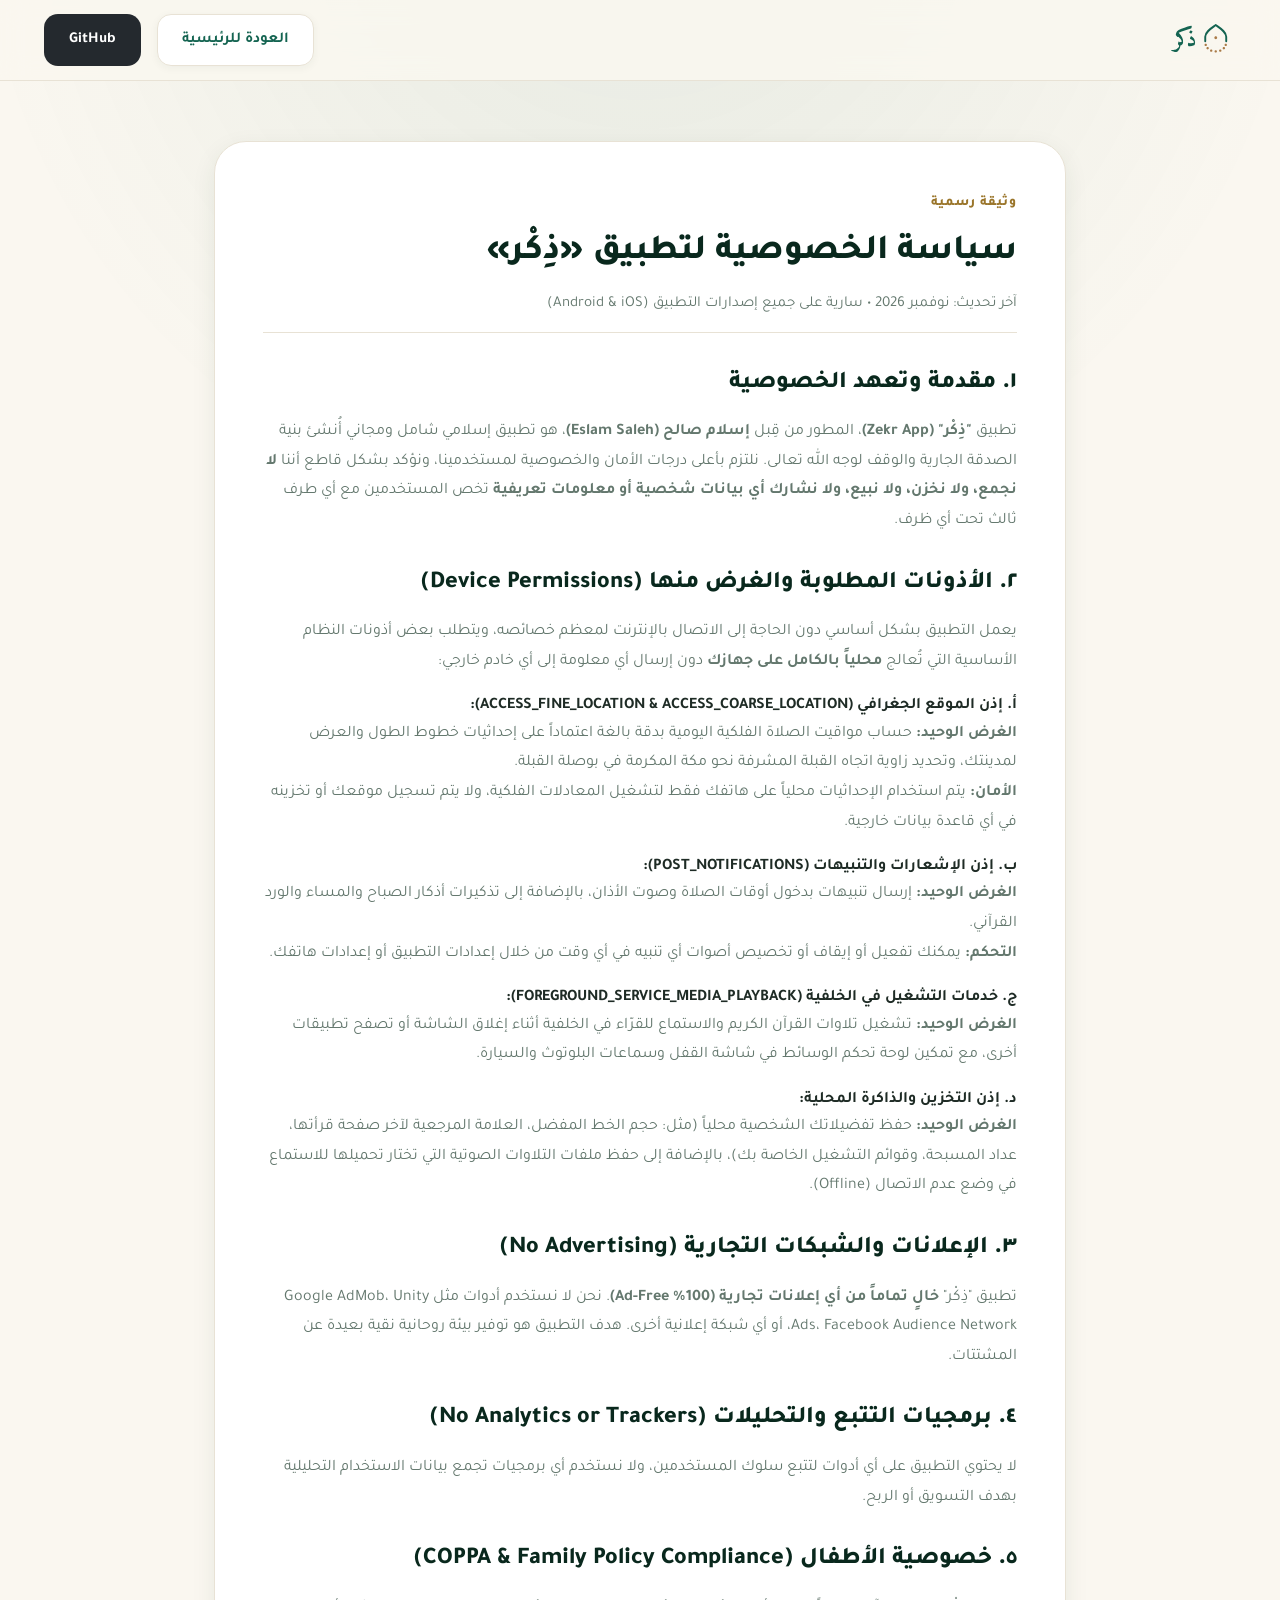
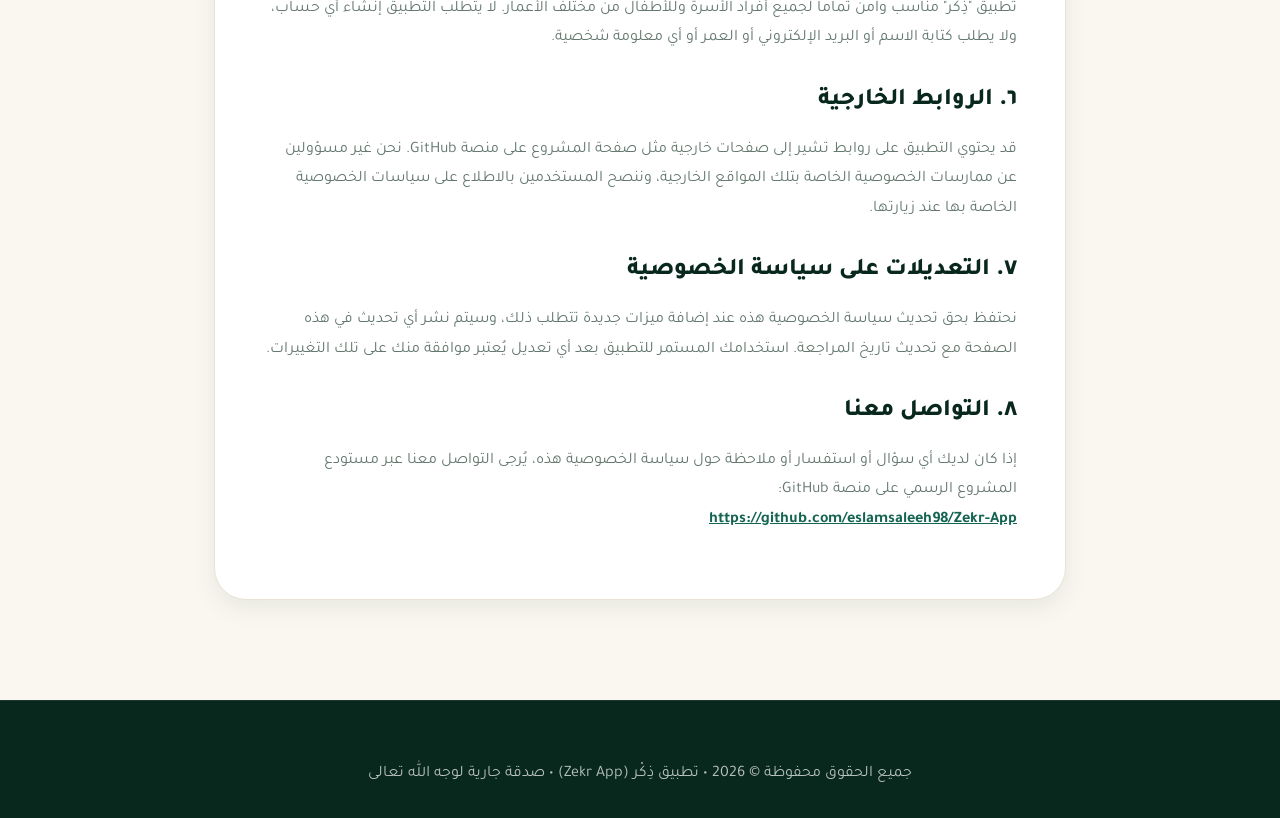
==== privacy.html @ f8aa5fae "feat: add application assets, pages, and core scripts" ====
<!DOCTYPE html>
<html lang="ar" dir="rtl">
<head>
  <meta charset="UTF-8">
  <meta name="viewport" content="width=device-width, initial-scale=1.0">
  <title>سياسة الخصوصية — تطبيق ذِكْر (Zekr App Privacy Policy)</title>
  <meta name="description" content="سياسة الخصوصية الرسمية لتطبيق ذِكْر الإسلامي - خصوصية تامة وبدون تتبع أو جمع لأي بيانات شخصية.">
  <meta name="theme-color" content="#146451">
  <link rel="icon" type="image/png" href="assets/logo.png">

  <link rel="preconnect" href="https://fonts.googleapis.com">
  <link rel="preconnect" href="https://fonts.gstatic.com" crossorigin>
  <link href="https://fonts.googleapis.com/css2?family=Tajawal:wght@400;500;700;800;900&display=swap" rel="stylesheet">
  <link rel="stylesheet" href="css/style.css">
</head>
<body>

  <!-- Navigation -->
  <header class="navbar">
    <div class="container">
      <a href="index.html" class="brand">
        <img src="assets/zekr_logo.svg" alt="شعار تطبيق ذكر" class="brand-logo">
      </a>

      <div class="nav-actions">
        <a href="index.html" class="btn btn-secondary">العودة للرئيسية</a>
        <a href="https://github.com/eslamsaleeh98/Zekr-App" target="_blank" rel="noopener noreferrer" class="btn btn-github">GitHub</a>
      </div>
    </div>
  </header>

  <main style="padding: 60px 0 100px;">
    <div class="container" style="max-width: 900px;">
      <div class="legal-card">
        <span class="section-tag">وثيقة رسمية</span>
        <h1 style="font-size: 2.2rem; color: var(--primary-dark); font-weight: 800; margin-bottom: 8px;">
          سياسة الخصوصية لتطبيق «ذِكْر»
        </h1>
        <p style="color: var(--text-muted); font-size: 0.95rem; margin-bottom: 32px; border-bottom: 1px solid var(--border); padding-bottom: 16px;">
          آخر تحديث: نوفمبر 2026 • سارية على جميع إصدارات التطبيق (Android & iOS)
        </p>

        <div class="legal-content">
          <h3>١. مقدمة وتعهد الخصوصية</h3>
          <p>
            تطبيق <strong>"ذِكْر" (Zekr App)</strong>، المطور من قِبل <strong>إسلام صالح (Eslam Saleh)</strong>، هو تطبيق إسلامي شامل ومجاني أُنشئ بنية الصدقة الجارية والوقف لوجه الله تعالى. نلتزم بأعلى درجات الأمان والخصوصية لمستخدمينا، ونؤكد بشكل قاطع أننا <strong>لا نجمع، ولا نخزن، ولا نبيع، ولا نشارك أي بيانات شخصية أو معلومات تعريفية</strong> تخص المستخدمين مع أي طرف ثالث تحت أي ظرف.
          </p>

          <h3>٢. الأذونات المطلوبة والغرض منها (Device Permissions)</h3>
          <p>
            يعمل التطبيق بشكل أساسي دون الحاجة إلى الاتصال بالإنترنت لمعظم خصائصه، ويتطلب بعض أذونات النظام الأساسية التي تُعالج <strong>محلياً بالكامل على جهازك</strong> دون إرسال أي معلومة إلى أي خادم خارجي:
          </p>

          <h4>أ. إذن الموقع الجغرافي (ACCESS_FINE_LOCATION & ACCESS_COARSE_LOCATION):</h4>
          <p>
            <strong>الغرض الوحيد:</strong> حساب مواقيت الصلاة الفلكية اليومية بدقة بالغة اعتماداً على إحداثيات خطوط الطول والعرض لمدينتك، وتحديد زاوية اتجاه القبلة المشرفة نحو مكة المكرمة في بوصلة القبلة.
            <br>
            <strong>الأمان:</strong> يتم استخدام الإحداثيات محلياً على هاتفك فقط لتشغيل المعادلات الفلكية، ولا يتم تسجيل موقعك أو تخزينه في أي قاعدة بيانات خارجية.
          </p>

          <h4>ب. إذن الإشعارات والتنبيهات (POST_NOTIFICATIONS):</h4>
          <p>
            <strong>الغرض الوحيد:</strong> إرسال تنبيهات بدخول أوقات الصلاة وصوت الأذان، بالإضافة إلى تذكيرات أذكار الصباح والمساء والورد القرآني.
            <br>
            <strong>التحكم:</strong> يمكنك تفعيل أو إيقاف أو تخصيص أصوات أي تنبيه في أي وقت من خلال إعدادات التطبيق أو إعدادات هاتفك.
          </p>

          <h4>ج. خدمات التشغيل في الخلفية (FOREGROUND_SERVICE_MEDIA_PLAYBACK):</h4>
          <p>
            <strong>الغرض الوحيد:</strong> تشغيل تلاوات القرآن الكريم والاستماع للقرّاء في الخلفية أثناء إغلاق الشاشة أو تصفح تطبيقات أخرى، مع تمكين لوحة تحكم الوسائط في شاشة القفل وسماعات البلوتوث والسيارة.
          </p>

          <h4>د. إذن التخزين والذاكرة المحلية:</h4>
          <p>
            <strong>الغرض الوحيد:</strong> حفظ تفضيلاتك الشخصية محلياً (مثل: حجم الخط المفضل، العلامة المرجعية لآخر صفحة قرأتها، عداد المسبحة، وقوائم التشغيل الخاصة بك)، بالإضافة إلى حفظ ملفات التلاوات الصوتية التي تختار تحميلها للاستماع في وضع عدم الاتصال (Offline).
          </p>

          <h3>٣. الإعلانات والشبكات التجارية (No Advertising)</h3>
          <p>
            تطبيق "ذِكْر" <strong>خالٍ تماماً من أي إعلانات تجارية (100% Ad-Free)</strong>. نحن لا نستخدم أدوات مثل Google AdMob، Unity Ads، Facebook Audience Network، أو أي شبكة إعلانية أخرى. هدف التطبيق هو توفير بيئة روحانية نقية بعيدة عن المشتتات.
          </p>

          <h3>٤. برمجيات التتبع والتحليلات (No Analytics or Trackers)</h3>
          <p>
            لا يحتوي التطبيق على أي أدوات لتتبع سلوك المستخدمين، ولا نستخدم أي برمجيات تجمع بيانات الاستخدام التحليلية بهدف التسويق أو الربح.
          </p>

          <h3>٥. خصوصية الأطفال (COPPA & Family Policy Compliance)</h3>
          <p>
            تطبيق "ذِكْر" مناسب وآمن تماماً لجميع أفراد الأسرة وللأطفال من مختلف الأعمار. لا يتطلب التطبيق إنشاء أي حساب، ولا يطلب كتابة الاسم أو البريد الإلكتروني أو العمر أو أي معلومة شخصية.
          </p>

          <h3>٦. الروابط الخارجية</h3>
          <p>
            قد يحتوي التطبيق على روابط تشير إلى صفحات خارجية مثل صفحة المشروع على منصة GitHub. نحن غير مسؤولين عن ممارسات الخصوصية الخاصة بتلك المواقع الخارجية، وننصح المستخدمين بالاطلاع على سياسات الخصوصية الخاصة بها عند زيارتها.
          </p>

          <h3>٧. التعديلات على سياسة الخصوصية</h3>
          <p>
            نحتفظ بحق تحديث سياسة الخصوصية هذه عند إضافة ميزات جديدة تتطلب ذلك، وسيتم نشر أي تحديث في هذه الصفحة مع تحديث تاريخ المراجعة. استخدامك المستمر للتطبيق بعد أي تعديل يُعتبر موافقة منك على تلك التغييرات.
          </p>

          <h3>٨. التواصل معنا</h3>
          <p>
            إذا كان لديك أي سؤال أو استفسار أو ملاحظة حول سياسة الخصوصية هذه، يُرجى التواصل معنا عبر مستودع المشروع الرسمي على منصة GitHub:
            <br>
            <a href="https://github.com/eslamsaleeh98/Zekr-App" target="_blank" rel="noopener noreferrer" style="color: var(--primary); font-weight: 700;">
              https://github.com/eslamsaleeh98/Zekr-App
            </a>
          </p>
        </div>
      </div>
    </div>
  </main>

  <footer class="footer">
    <div class="container" style="text-align: center;">
      <p>جميع الحقوق محفوظة © 2026 • تطبيق ذِكْر (Zekr App) • صدقة جارية لوجه الله تعالى</p>
    </div>
  </footer>

</body>
</html>
---- css/style.css ----
:root {
  --primary: #146451;
  --primary-dark: #09281D;
  --primary-deep: #0D3B2B;
  --primary-light: #1A7A63;
  --primary-surface: #F0F6F2;
  
  --gold: #C59A45;
  --gold-light: #E0BA6D;
  --gold-dark: #9A752A;
  --gold-surface: #FAF4E8;
  
  --bg: #FAF7F0;
  --bg-card: #FFFFFF;
  --bg-alt: #F4EFE6;
  
  --border: #E8E2D5;
  --border-light: #F2ECE0;
  --border-dark: #D4CBBB;
  
  --text: #1E2B25;
  --text-muted: #64786E;
  --text-light: #8E9F96;
  --text-white: #FFFFFF;
  
  --shadow-sm: 0 2px 8px rgba(13, 59, 43, 0.05);
  --shadow-md: 0 8px 24px rgba(13, 59, 43, 0.08);
  --shadow-lg: 0 16px 40px rgba(13, 59, 43, 0.12);
  --shadow-gold: 0 8px 24px rgba(197, 154, 69, 0.22);
  
  --radius-sm: 8px;
  --radius-md: 14px;
  --radius-lg: 22px;
  --radius-xl: 32px;
  --radius-full: 9999px;
  
  --transition: all 0.3s cubic-bezier(0.16, 1, 0.3, 1);
  --font-arabic: 'Tajawal', 'Noto Sans Arabic', system-ui, -apple-system, sans-serif;
  --font-quran: 'Amiri', 'Traditional Arabic', serif;
}

* {
  box-sizing: border-box;
  margin: 0;
  padding: 0;
}

html {
  scroll-behavior: smooth;
  font-family: var(--font-arabic);
  direction: rtl;
  text-align: right;
  background-color: var(--bg);
  color: var(--text);
  line-height: 1.65;
  font-size: 16px;
  -webkit-font-smoothing: antialiased;
}

body {
  overflow-x: hidden;
  background-color: var(--bg);
  position: relative;
}

/* Background Ornament Watermark */
body::before {
  content: '';
  position: fixed;
  top: 0;
  right: 0;
  left: 0;
  height: 600px;
  background: radial-gradient(circle at 50% -20%, rgba(20, 100, 81, 0.09) 0%, rgba(250, 247, 240, 0) 70%);
  pointer-events: none;
  z-index: 0;
}

/* Container */
.container {
  width: 100%;
  max-width: 1240px;
  margin: 0 auto;
  padding: 0 24px;
  position: relative;
  z-index: 1;
}

/* Navigation */
.navbar {
  position: sticky;
  top: 0;
  width: 100%;
  z-index: 100;
  background: rgba(250, 247, 240, 0.88);
  backdrop-filter: blur(14px);
  -webkit-backdrop-filter: blur(14px);
  border-bottom: 1px solid var(--border);
  transition: var(--transition);
}

.navbar .container {
  display: flex;
  align-items: center;
  justify-content: space-between;
  height: 80px;
}

.brand {
  display: flex;
  align-items: center;
  gap: 12px;
  text-decoration: none;
}

.brand-logo {
  height: 44px;
  width: auto;
  display: block;
}

.brand-text {
  display: flex;
  flex-direction: column;
}

.brand-title {
  font-size: 1.35rem;
  font-weight: 800;
  color: var(--primary);
  line-height: 1.2;
}

.brand-subtitle {
  font-size: 0.78rem;
  color: var(--gold-dark);
  font-weight: 600;
}

.nav-links {
  display: flex;
  align-items: center;
  gap: 32px;
  list-style: none;
}

.nav-link {
  text-decoration: none;
  color: var(--text);
  font-weight: 600;
  font-size: 0.95rem;
  transition: var(--transition);
  position: relative;
  padding: 6px 0;
}

.nav-link:hover,
.nav-link.active {
  color: var(--primary);
}

.nav-link::after {
  content: '';
  position: absolute;
  bottom: 0;
  right: 0;
  width: 0;
  height: 2px;
  background: var(--gold);
  transition: var(--transition);
}

.nav-link:hover::after,
.nav-link.active::after {
  width: 100%;
}

.nav-actions {
  display: flex;
  align-items: center;
  gap: 16px;
}

.btn {
  display: inline-flex;
  align-items: center;
  justify-content: center;
  gap: 10px;
  padding: 12px 24px;
  border-radius: var(--radius-md);
  font-size: 0.95rem;
  font-weight: 700;
  text-decoration: none;
  cursor: pointer;
  transition: var(--transition);
  border: 1px solid transparent;
}

.btn-primary {
  background: var(--primary);
  color: #FFFFFF;
  box-shadow: 0 4px 16px rgba(20, 100, 81, 0.25);
}

.btn-primary:hover {
  background: var(--primary-light);
  transform: translateY(-2px);
  box-shadow: 0 6px 20px rgba(20, 100, 81, 0.35);
}

.btn-secondary {
  background: #FFFFFF;
  color: var(--primary);
  border-color: var(--border);
  box-shadow: var(--shadow-sm);
}

.btn-secondary:hover {
  background: var(--primary-surface);
  border-color: var(--primary);
  transform: translateY(-2px);
}

.btn-gold {
  background: linear-gradient(135deg, var(--gold) 0%, var(--gold-dark) 100%);
  color: #FFFFFF;
  box-shadow: var(--shadow-gold);
}

.btn-gold:hover {
  transform: translateY(-2px);
  filter: brightness(1.08);
}

.btn-github {
  background: #24292e;
  color: #FFFFFF;
}

.btn-github:hover {
  background: #1b1f23;
  transform: translateY(-2px);
}

/* Mobile Menu Toggle */
.mobile-toggle {
  display: none;
  background: transparent;
  border: none;
  font-size: 1.5rem;
  color: var(--primary);
  cursor: pointer;
  padding: 6px;
}

/* Hero Section */
.hero {
  padding: 60px 0 100px;
  position: relative;
  overflow: hidden;
}

.hero-grid {
  display: grid;
  grid-template-columns: 1.15fr 0.85fr;
  align-items: center;
  gap: 60px;
}

.hero-badge {
  display: inline-flex;
  align-items: center;
  gap: 8px;
  background: var(--gold-surface);
  border: 1px solid rgba(197, 154, 69, 0.35);
  color: var(--gold-dark);
  font-size: 0.88rem;
  font-weight: 700;
  padding: 6px 16px;
  border-radius: var(--radius-full);
  margin-bottom: 24px;
}

.hero-title {
  font-size: 3.2rem;
  line-height: 1.25;
  font-weight: 900;
  color: var(--primary-dark);
  margin-bottom: 22px;
  letter-spacing: -0.5px;
}

.hero-title .highlight {
  color: var(--primary);
  position: relative;
  display: inline-block;
}

.hero-title .highlight::after {
  content: '';
  position: absolute;
  bottom: 6px;
  right: 0;
  width: 100%;
  height: 10px;
  background: rgba(197, 154, 69, 0.22);
  z-index: -1;
  border-radius: 4px;
}

.hero-desc {
  font-size: 1.15rem;
  color: var(--text-muted);
  line-height: 1.8;
  margin-bottom: 34px;
  max-width: 580px;
}

.hero-actions {
  display: flex;
  flex-wrap: wrap;
  align-items: center;
  gap: 14px;
  margin-bottom: 38px;
}

.hero-badges-row {
  display: flex;
  align-items: center;
  gap: 24px;
  padding-top: 18px;
  border-top: 1px dashed var(--border);
}

.hero-badge-item {
  display: flex;
  align-items: center;
  gap: 10px;
  color: var(--text-muted);
  font-size: 0.9rem;
  font-weight: 600;
}

.hero-badge-item i,
.hero-badge-item svg {
  color: var(--gold);
  width: 20px;
  height: 20px;
}

/* Hero Phone Mockup */
.mockup-wrapper {
  position: relative;
  display: flex;
  justify-content: center;
}

.mockup-card-bg {
  position: absolute;
  width: 380px;
  height: 520px;
  background: linear-gradient(145deg, rgba(20, 100, 81, 0.08) 0%, rgba(197, 154, 69, 0.08) 100%);
  border-radius: 42px;
  transform: rotate(-4deg);
  border: 1px solid rgba(20, 100, 81, 0.12);
  z-index: 0;
}

.phone-frame {
  position: relative;
  width: 320px;
  height: 640px;
  background: #111;
  border-radius: 46px;
  padding: 12px;
  box-shadow: 0 25px 60px rgba(13, 59, 43, 0.28), 0 0 0 1px rgba(255, 255, 255, 0.1) inset;
  z-index: 1;
}

.phone-screen {
  width: 100%;
  height: 100%;
  background: #FAF7F0;
  border-radius: 36px;
  overflow: hidden;
  position: relative;
  display: flex;
  flex-direction: column;
}

.phone-notch {
  position: absolute;
  top: 10px;
  left: 50%;
  transform: translateX(-50%);
  width: 96px;
  height: 18px;
  background: #111;
  border-radius: 12px;
  z-index: 20;
}

.phone-content {
  width: 100%;
  height: 100%;
  overflow-y: auto;
  position: relative;
}

.preview-tab-pane {
  display: none;
  animation: fadeIn 0.4s ease;
}

.preview-tab-pane.active {
  display: block;
}

@keyframes fadeIn {
  from { opacity: 0; transform: scale(0.98); }
  to { opacity: 1; transform: scale(1); }
}

/* Phone Mockup Screen Designs */
.screen-mushaf-view {
  padding: 34px 10px 10px;
  background: #FAF7F0;
  text-align: center;
}

.screen-mushaf-bar {
  background: #FFFFFF;
  border: 1px solid #E8E2D5;
  border-radius: 12px;
  padding: 8px 10px;
  display: flex;
  align-items: center;
  justify-content: space-between;
  margin-bottom: 8px;
}

.screen-mushaf-bar .title {
  font-family: var(--font-quran);
  font-size: 1.05rem;
  font-weight: 700;
  color: var(--primary);
}

.screen-mushaf-bar .subtitle {
  font-size: 0.68rem;
  color: var(--gold-dark);
}

.screen-mushaf-img {
  width: 100%;
  border-radius: 10px;
  box-shadow: 0 4px 12px rgba(0, 0, 0, 0.06);
  display: block;
}

/* Mockup Tabs Selector */
.mockup-tabs {
  display: flex;
  gap: 8px;
  margin-top: 24px;
  justify-content: center;
  flex-wrap: wrap;
}

.mockup-tab-btn {
  background: #FFFFFF;
  border: 1px solid var(--border);
  padding: 8px 14px;
  border-radius: var(--radius-full);
  font-size: 0.82rem;
  font-weight: 700;
  color: var(--text-muted);
  cursor: pointer;
  transition: var(--transition);
}

.mockup-tab-btn.active,
.mockup-tab-btn:hover {
  background: var(--primary);
  color: #FFFFFF;
  border-color: var(--primary);
}

/* Section Header */
.section-header {
  text-align: center;
  max-width: 680px;
  margin: 0 auto 56px;
}

.section-tag {
  display: inline-block;
  color: var(--gold-dark);
  font-size: 0.85rem;
  font-weight: 800;
  text-transform: uppercase;
  letter-spacing: 1px;
  margin-bottom: 10px;
}

.section-title {
  font-size: 2.3rem;
  color: var(--primary-dark);
  font-weight: 800;
  line-height: 1.3;
  margin-bottom: 14px;
}

.section-desc {
  font-size: 1.05rem;
  color: var(--text-muted);
  line-height: 1.7;
}

/* Pillars Section */
.pillars {
  padding: 80px 0;
  background: #FFFFFF;
  border-top: 1px solid var(--border);
  border-bottom: 1px solid var(--border);
}

.pillars-grid {
  display: grid;
  grid-template-columns: repeat(4, 1fr);
  gap: 24px;
}

.pillar-card {
  background: var(--bg);
  border: 1px solid var(--border);
  border-radius: var(--radius-lg);
  padding: 30px 24px;
  text-align: center;
  transition: var(--transition);
}

.pillar-card:hover {
  transform: translateY(-6px);
  box-shadow: var(--shadow-md);
  border-color: var(--gold);
}

.pillar-icon {
  width: 58px;
  height: 58px;
  margin: 0 auto 18px;
  background: var(--gold-surface);
  border-radius: 18px;
  display: flex;
  align-items: center;
  justify-content: center;
  color: var(--gold-dark);
  font-size: 1.5rem;
}

.pillar-title {
  font-size: 1.15rem;
  font-weight: 800;
  color: var(--primary-dark);
  margin-bottom: 10px;
}

.pillar-desc {
  font-size: 0.92rem;
  color: var(--text-muted);
  line-height: 1.6;
}

/* Features Detailed Section */
.features-detailed {
  padding: 100px 0;
}

.feature-block {
  display: grid;
  grid-template-columns: 1fr 1fr;
  align-items: center;
  gap: 70px;
  margin-bottom: 90px;
}

.feature-block:last-child {
  margin-bottom: 0;
}

.feature-block.reversed {
  direction: ltr;
}

.feature-block.reversed .feature-content {
  direction: rtl;
}

.feature-badge {
  display: inline-block;
  padding: 4px 12px;
  background: var(--primary-surface);
  color: var(--primary);
  border-radius: var(--radius-full);
  font-size: 0.8rem;
  font-weight: 700;
  margin-bottom: 14px;
}

.feature-title {
  font-size: 2rem;
  font-weight: 800;
  color: var(--primary-dark);
  line-height: 1.35;
  margin-bottom: 18px;
}

.feature-desc {
  font-size: 1.05rem;
  color: var(--text-muted);
  line-height: 1.8;
  margin-bottom: 24px;
}

.feature-checklist {
  list-style: none;
  margin-bottom: 28px;
}

.feature-checklist li {
  display: flex;
  align-items: flex-start;
  gap: 12px;
  margin-bottom: 12px;
  font-size: 0.96rem;
  color: var(--text);
  font-weight: 600;
}

.feature-checklist li svg,
.feature-checklist li i {
  color: var(--primary);
  flex-shrink: 0;
  margin-top: 4px;
}

.feature-visual {
  background: #FFFFFF;
  border: 1px solid var(--border);
  border-radius: var(--radius-xl);
  padding: 24px;
  box-shadow: var(--shadow-lg);
  position: relative;
  overflow: hidden;
}

.feature-visual::before {
  content: '';
  position: absolute;
  top: 0;
  right: 0;
  width: 100%;
  height: 6px;
  background: linear-gradient(90deg, var(--gold) 0%, var(--primary) 100%);
}

/* Audio Player Interactive Card in Features */
.audio-preview-card {
  background: linear-gradient(145deg, #135A4A 0%, #0D3B2B 100%);
  border-radius: 20px;
  padding: 24px;
  color: #FFFFFF;
  position: relative;
  overflow: hidden;
}

.audio-preview-card::after {
  content: '';
  position: absolute;
  top: -50px;
  left: -50px;
  width: 150px;
  height: 150px;
  background: radial-gradient(circle, rgba(197, 154, 69, 0.25) 0%, transparent 70%);
}

.audio-header {
  display: flex;
  align-items: center;
  justify-content: space-between;
  margin-bottom: 20px;
}

.audio-surah-info h4 {
  font-size: 1.25rem;
  font-weight: 800;
  margin-bottom: 4px;
}

.audio-surah-info span {
  font-size: 0.82rem;
  color: rgba(255, 255, 255, 0.75);
}

.audio-controls {
  display: flex;
  align-items: center;
  justify-content: center;
  gap: 18px;
  margin-top: 18px;
}

.audio-btn {
  background: rgba(255, 255, 255, 0.12);
  border: none;
  width: 44px;
  height: 44px;
  border-radius: 50%;
  color: #FFFFFF;
  display: flex;
  align-items: center;
  justify-content: center;
  cursor: pointer;
  transition: var(--transition);
}

.audio-btn:hover {
  background: rgba(255, 255, 255, 0.25);
}

.audio-btn.play-btn {
  background: #FFFFFF;
  color: var(--primary);
  width: 54px;
  height: 54px;
}

.audio-btn.play-btn:hover {
  background: var(--gold-light);
  transform: scale(1.06);
}

.audio-progress {
  width: 100%;
  height: 5px;
  background: rgba(255, 255, 255, 0.15);
  border-radius: 4px;
  margin: 16px 0 8px;
  position: relative;
  cursor: pointer;
}

.audio-progress-bar {
  width: 42%;
  height: 100%;
  background: var(--gold);
  border-radius: 4px;
}

/* Islamic Sharing Card Showcase */
.share-card-sample {
  background: #FFFFFF;
  border: 1px solid var(--border);
  border-radius: 18px;
  padding: 24px;
  box-shadow: var(--shadow-sm);
  text-align: center;
}

.share-card-sample .surah-banner-sample {
  background: #FAF7F0;
  border: 1px solid var(--border);
  border-radius: 8px;
  padding: 8px;
  font-family: var(--font-quran);
  font-size: 1.15rem;
  color: var(--primary);
  margin-bottom: 14px;
}

.share-card-sample .ayah-sample {
  font-family: var(--font-quran);
  font-size: 1.45rem;
  line-height: 2.1;
  color: #1E2B25;
  margin-bottom: 20px;
}

.share-card-sample .brand-signature {
  display: flex;
  align-items: center;
  justify-content: center;
  gap: 8px;
}

/* Feature Grid 6 Cards */
.features-grid-section {
  padding: 80px 0;
  background: #FFFFFF;
  border-top: 1px solid var(--border);
}

.cards-grid {
  display: grid;
  grid-template-columns: repeat(3, 1fr);
  gap: 28px;
}

.grid-card {
  background: var(--bg);
  border: 1px solid var(--border);
  border-radius: var(--radius-lg);
  padding: 32px 26px;
  transition: var(--transition);
}

.grid-card:hover {
  transform: translateY(-6px);
  border-color: var(--primary);
  box-shadow: var(--shadow-md);
  background: #FFFFFF;
}

.grid-card-icon {
  width: 52px;
  height: 52px;
  background: #FFFFFF;
  border: 1px solid var(--border);
  border-radius: 14px;
  display: flex;
  align-items: center;
  justify-content: center;
  margin-bottom: 20px;
  color: var(--primary);
}

.grid-card-icon img,
.grid-card-icon svg {
  width: 26px;
  height: 26px;
}

.grid-card h3 {
  font-size: 1.25rem;
  font-weight: 800;
  color: var(--primary-dark);
  margin-bottom: 10px;
}

.grid-card p {
  font-size: 0.94rem;
  color: var(--text-muted);
  line-height: 1.65;
}

/* Legal Sections (Privacy & Terms) */
.legal-section {
  padding: 100px 0;
  background: #FAF7F0;
  border-top: 1px solid var(--border);
}

.legal-card {
  background: #FFFFFF;
  border: 1px solid var(--border);
  border-radius: var(--radius-xl);
  padding: 48px;
  box-shadow: var(--shadow-md);
}

.legal-tabs {
  display: flex;
  gap: 12px;
  margin-bottom: 36px;
  border-bottom: 1px solid var(--border);
  padding-bottom: 16px;
}

.legal-tab-btn {
  padding: 12px 28px;
  border-radius: var(--radius-md);
  border: 1px solid transparent;
  background: var(--bg);
  color: var(--text-muted);
  font-weight: 700;
  font-size: 1rem;
  cursor: pointer;
  transition: var(--transition);
}

.legal-tab-btn.active {
  background: var(--primary);
  color: #FFFFFF;
}

.legal-content h3 {
  font-size: 1.5rem;
  font-weight: 800;
  color: var(--primary-dark);
  margin: 28px 0 14px;
}

.legal-content h3:first-child {
  margin-top: 0;
}

.legal-content p,
.legal-content ul {
  font-size: 1rem;
  color: var(--text-muted);
  line-height: 1.85;
  margin-bottom: 16px;
}

.legal-content ul {
  padding-right: 24px;
}

.legal-content li {
  margin-bottom: 8px;
}

/* FAQ Accordion */
.faq-section {
  padding: 80px 0;
}

.faq-list {
  max-width: 820px;
  margin: 0 auto;
}

.faq-item {
  background: #FFFFFF;
  border: 1px solid var(--border);
  border-radius: var(--radius-md);
  margin-bottom: 14px;
  overflow: hidden;
  transition: var(--transition);
}

.faq-item.active {
  border-color: var(--primary);
  box-shadow: var(--shadow-sm);
}

.faq-header {
  padding: 20px 24px;
  display: flex;
  align-items: center;
  justify-content: space-between;
  cursor: pointer;
  font-size: 1.05rem;
  font-weight: 700;
  color: var(--primary-dark);
  user-select: none;
}

.faq-icon {
  font-size: 1.2rem;
  color: var(--gold-dark);
  transition: transform 0.3s ease;
}

.faq-item.active .faq-icon {
  transform: rotate(180deg);
}

.faq-body {
  max-height: 0;
  overflow: hidden;
  transition: max-height 0.35s ease;
  padding: 0 24px;
  color: var(--text-muted);
  line-height: 1.75;
}

.faq-item.active .faq-body {
  padding-bottom: 20px;
}

/* CTA Download Banner */
.cta-banner {
  padding: 90px 0;
}

.cta-box {
  background: linear-gradient(135deg, var(--primary-dark) 0%, var(--primary) 100%);
  border-radius: var(--radius-xl);
  padding: 64px 40px;
  text-align: center;
  color: #FFFFFF;
  position: relative;
  overflow: hidden;
  box-shadow: var(--shadow-lg);
}

.cta-box::before {
  content: '';
  position: absolute;
  top: 0;
  right: 0;
  left: 0;
  bottom: 0;
  background-image: radial-gradient(circle at 80% 20%, rgba(197, 154, 69, 0.25) 0%, transparent 60%);
  pointer-events: none;
}

.cta-title {
  font-size: 2.5rem;
  font-weight: 900;
  margin-bottom: 16px;
}

.cta-desc {
  font-size: 1.15rem;
  max-width: 600px;
  margin: 0 auto 34px;
  color: rgba(255, 255, 255, 0.85);
  line-height: 1.75;
}

.cta-actions {
  display: flex;
  justify-content: center;
  align-items: center;
  gap: 16px;
  flex-wrap: wrap;
}

/* Footer */
.footer {
  background: #09281D;
  color: rgba(255, 255, 255, 0.7);
  padding: 60px 0 30px;
  border-top: 1px solid rgba(255, 255, 255, 0.08);
}

.footer-top {
  display: grid;
  grid-template-columns: 2fr 1fr 1fr 1.5fr;
  gap: 40px;
  margin-bottom: 48px;
}

.footer-about p {
  margin-top: 14px;
  font-size: 0.95rem;
  line-height: 1.7;
  max-width: 320px;
}

.footer-col h4 {
  color: #FFFFFF;
  font-size: 1.05rem;
  font-weight: 700;
  margin-bottom: 18px;
}

.footer-col ul {
  list-style: none;
}

.footer-col li {
  margin-bottom: 10px;
}

.footer-col a {
  color: rgba(255, 255, 255, 0.75);
  text-decoration: none;
  font-size: 0.92rem;
  transition: var(--transition);
}

.footer-col a:hover {
  color: var(--gold-light);
  padding-right: 4px;
}

.footer-bottom {
  border-top: 1px solid rgba(255, 255, 255, 0.08);
  padding-top: 24px;
  display: flex;
  align-items: center;
  justify-content: space-between;
  font-size: 0.88rem;
  flex-wrap: wrap;
  gap: 14px;
}

.footer-dedication {
  color: var(--gold-light);
  font-weight: 600;
}

/* Responsive */
@media (max-width: 1024px) {
  .hero-grid {
    grid-template-columns: 1fr;
    text-align: center;
    gap: 48px;
  }
  .hero-desc {
    margin-left: auto;
    margin-right: auto;
  }
  .hero-actions {
    justify-content: center;
  }
  .hero-badges-row {
    justify-content: center;
  }
  .pillars-grid {
    grid-template-columns: repeat(2, 1fr);
  }
  .cards-grid {
    grid-template-columns: repeat(2, 1fr);
  }
  .feature-block,
  .feature-block.reversed {
    grid-template-columns: 1fr;
    gap: 40px;
  }
  .footer-top {
    grid-template-columns: repeat(2, 1fr);
  }
}

@media (max-width: 768px) {
  .nav-links,
  .nav-actions {
    display: none;
  }
  .mobile-toggle {
    display: block;
  }
  .mobile-menu {
    display: none;
    position: absolute;
    top: 80px;
    right: 0;
    left: 0;
    background: #FFFFFF;
    border-bottom: 1px solid var(--border);
    padding: 20px 24px;
    box-shadow: var(--shadow-lg);
  }
  .mobile-menu.open {
    display: block;
  }
  .mobile-menu ul {
    list-style: none;
    display: flex;
    flex-direction: column;
    gap: 16px;
  }
  .mobile-menu .btn {
    width: 100%;
    margin-top: 14px;
  }
  .hero-title {
    font-size: 2.3rem;
  }
  .pillars-grid {
    grid-template-columns: 1fr;
  }
  .cards-grid {
    grid-template-columns: 1fr;
  }
  .legal-card {
    padding: 26px 18px;
  }
  .footer-top {
    grid-template-columns: 1fr;
  }
  .footer-bottom {
    flex-direction: column;
    text-align: center;
  }
}
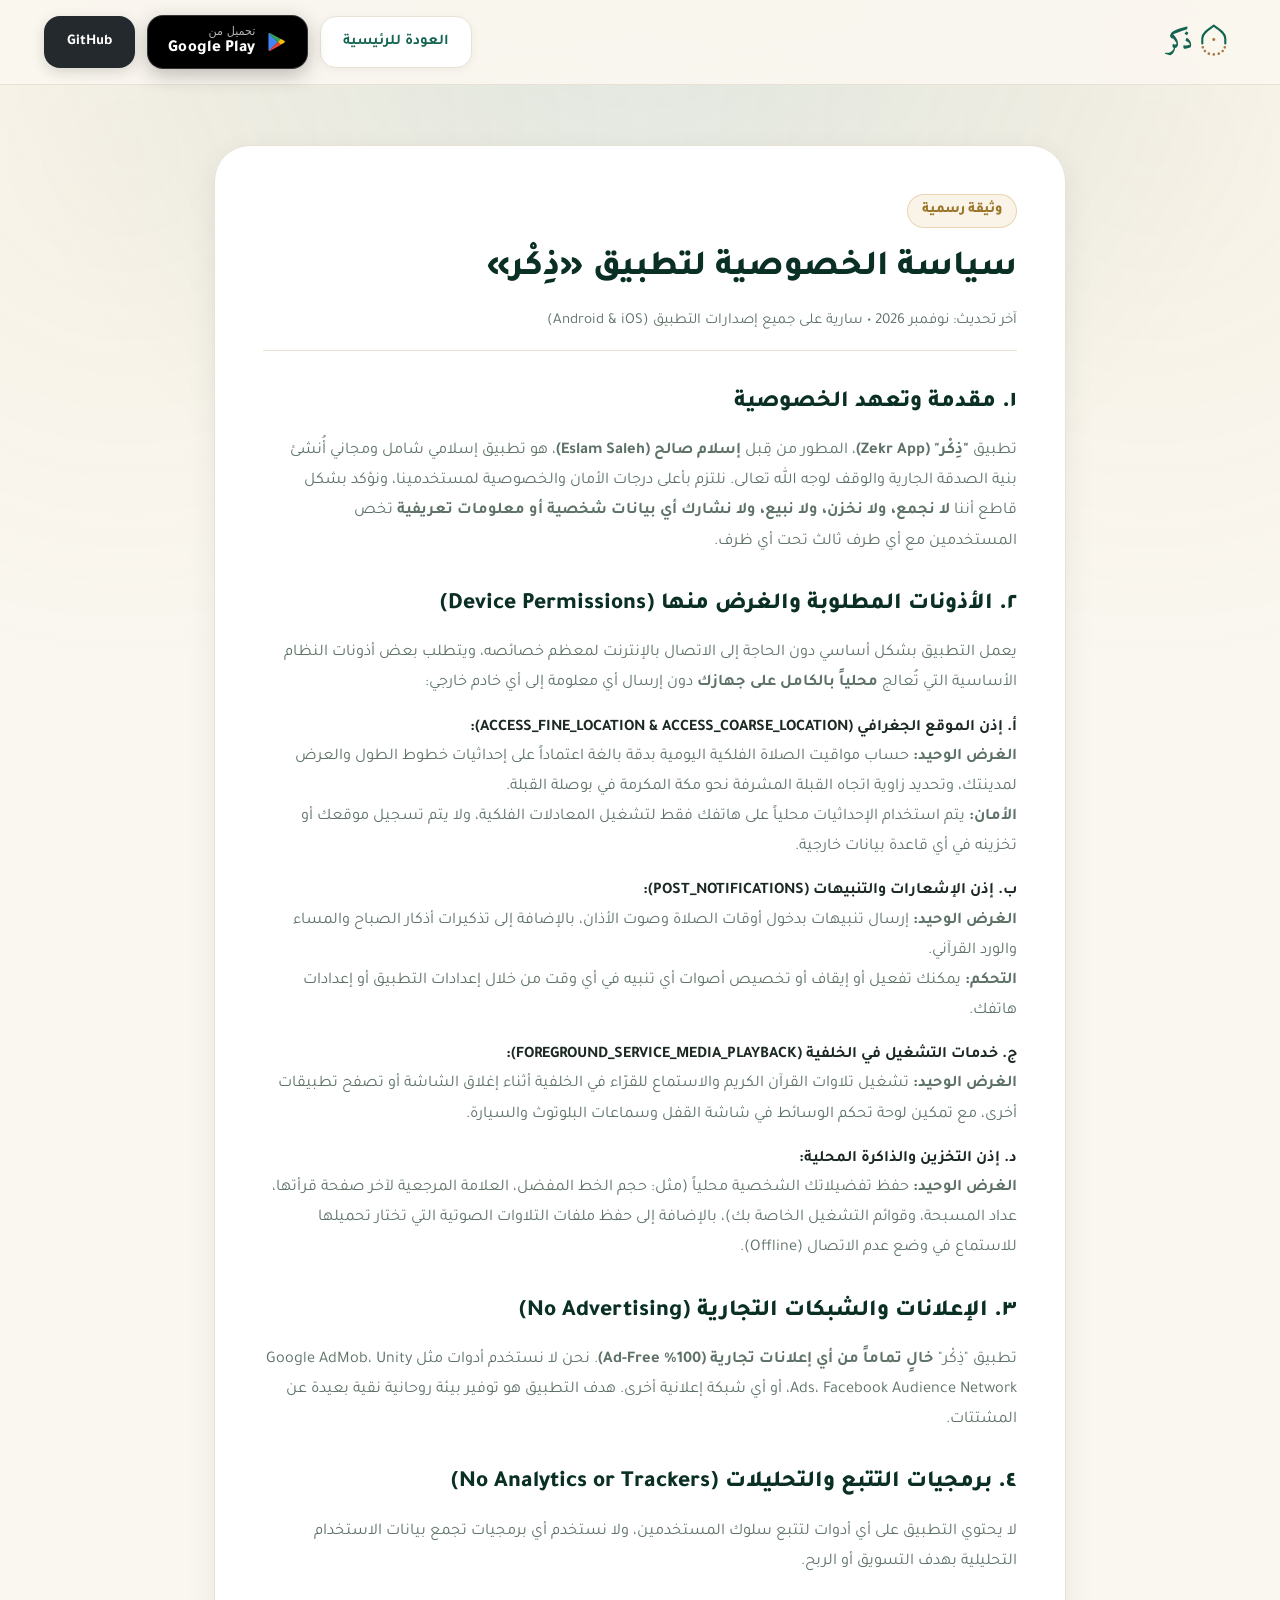
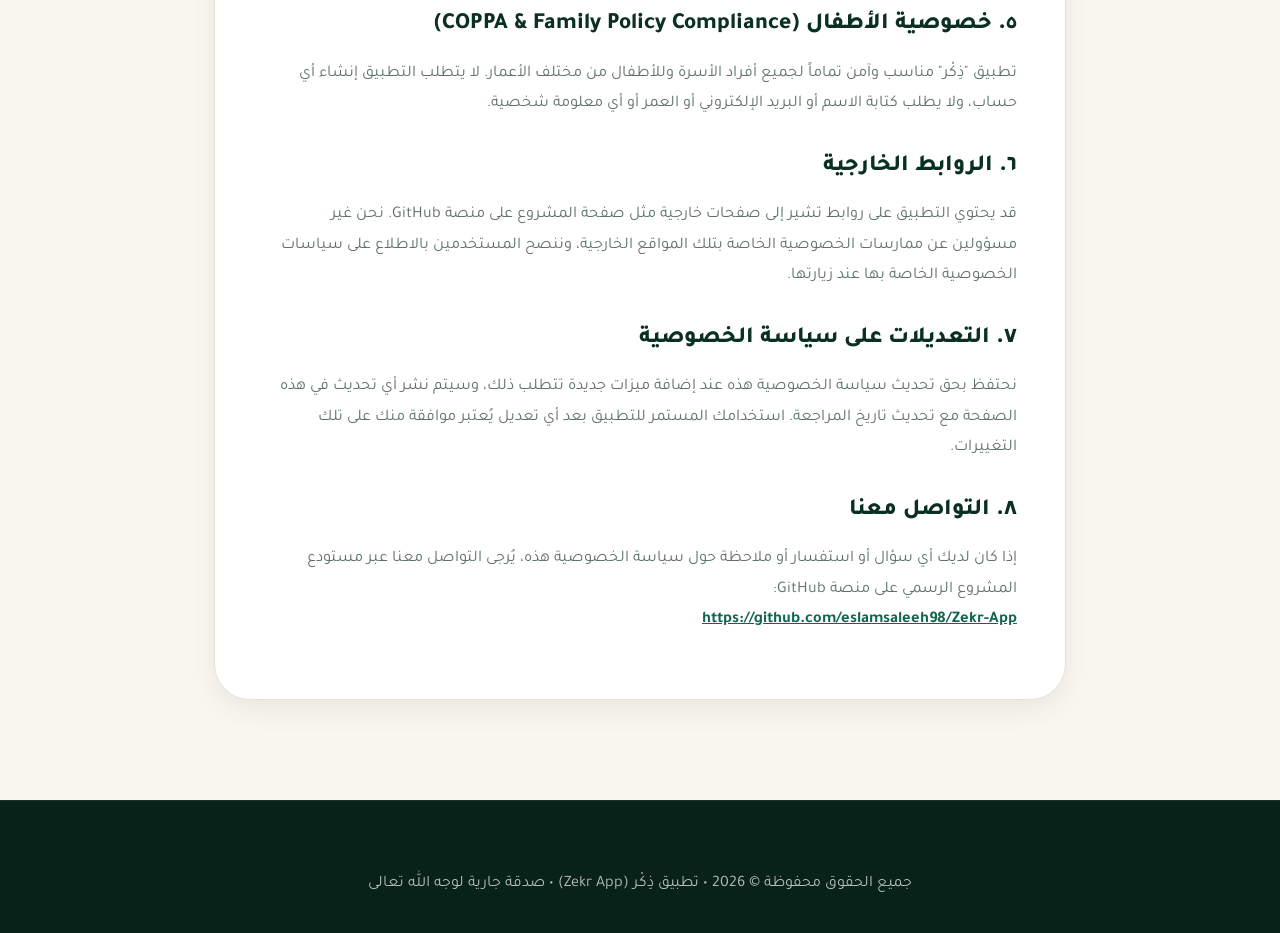
==== commit 05f46128: "feat: add landing page styles, application script, and web pages for Zekr App" ====
--- a/privacy.html
+++ b/privacy.html
@@ -24,6 +24,18 @@
 
       <div class="nav-actions">
         <a href="index.html" class="btn btn-secondary">العودة للرئيسية</a>
+        <a href="https://play.google.com/store/apps/details?id=com.zekrapp.islamic" target="_blank" rel="noopener noreferrer" class="store-badge-btn">
+          <svg viewBox="0 0 512 512" width="20" height="20">
+            <path fill="#4285F4" d="M47.1 24.3C40.6 31 37 41.5 37 54.8v402.4c0 13.3 3.6 23.8 10.1 30.5l1.6 1.4 225.4-225.4v-5.4L48.7 22.9l-1.6 1.4z"/>
+            <path fill="#FBBC04" d="M349.5 329.1l-75.4-75.4v-5.4l75.4-75.4 1.7 1 89.3 50.8c25.5 14.5 25.5 38.3 0 52.8l-89.3 50.8-1.7.8z"/>
+            <path fill="#EA4335" d="M274.1 253.7L48.7 479.1c8.4 8.9 22.3 9.9 37.9 1.1l264.6-150.3-77.1-76.2z"/>
+            <path fill="#34A853" d="M274.1 258.3l77.1-76.2L86.6 31.8C71 23 57.1 24 48.7 32.9L274.1 258.3z"/>
+          </svg>
+          <div class="store-text">
+            <span class="store-subtitle">تحميل من</span>
+            <span class="store-title">Google Play</span>
+          </div>
+        </a>
         <a href="https://github.com/eslamsaleeh98/Zekr-App" target="_blank" rel="noopener noreferrer" class="btn btn-github">GitHub</a>
       </div>
     </div>
--- a/css/style.css
+++ b/css/style.css
@@ -1,37 +1,40 @@
 :root {
   --primary: #146451;
-  --primary-dark: #09281D;
-  --primary-deep: #0D3B2B;
-  --primary-light: #1A7A63;
+  --primary-dark: #0A2F25;
+  --primary-deep: #061F18;
+  --primary-light: #1E7D66;
   --primary-surface: #F0F6F2;
+  --primary-glow: rgba(20, 100, 81, 0.18);
   
   --gold: #C59A45;
   --gold-light: #E0BA6D;
   --gold-dark: #9A752A;
   --gold-surface: #FAF4E8;
+  --gold-gradient: linear-gradient(135deg, #E0BA6D 0%, #C59A45 50%, #9A752A 100%);
   
   --bg: #FAF7F0;
   --bg-card: #FFFFFF;
   --bg-alt: #F4EFE6;
+  --bg-dark: #0A281E;
   
   --border: #E8E2D5;
   --border-light: #F2ECE0;
-  --border-dark: #D4CBBB;
+  --border-gold: rgba(197, 154, 69, 0.35);
   
-  --text: #1E2B25;
-  --text-muted: #64786E;
+  --text: #1B2922;
+  --text-muted: #5E7267;
   --text-light: #8E9F96;
   --text-white: #FFFFFF;
   
-  --shadow-sm: 0 2px 8px rgba(13, 59, 43, 0.05);
-  --shadow-md: 0 8px 24px rgba(13, 59, 43, 0.08);
-  --shadow-lg: 0 16px 40px rgba(13, 59, 43, 0.12);
-  --shadow-gold: 0 8px 24px rgba(197, 154, 69, 0.22);
+  --shadow-sm: 0 2px 10px rgba(10, 47, 37, 0.05);
+  --shadow-md: 0 10px 30px rgba(10, 47, 37, 0.08);
+  --shadow-lg: 0 20px 50px rgba(10, 47, 37, 0.13);
+  --shadow-gold: 0 10px 30px rgba(197, 154, 69, 0.25);
   
-  --radius-sm: 8px;
-  --radius-md: 14px;
-  --radius-lg: 22px;
-  --radius-xl: 32px;
+  --radius-sm: 10px;
+  --radius-md: 16px;
+  --radius-lg: 24px;
+  --radius-xl: 36px;
   --radius-full: 9999px;
   
   --transition: all 0.3s cubic-bezier(0.16, 1, 0.3, 1);
@@ -52,7 +55,7 @@
   text-align: right;
   background-color: var(--bg);
   color: var(--text);
-  line-height: 1.65;
+  line-height: 1.7;
   font-size: 16px;
   -webkit-font-smoothing: antialiased;
 }
@@ -63,20 +66,22 @@
   position: relative;
 }
 
-/* Background Ornament Watermark */
+/* Background Islamic Geometric Watermark */
 body::before {
   content: '';
   position: fixed;
   top: 0;
   right: 0;
   left: 0;
-  height: 600px;
-  background: radial-gradient(circle at 50% -20%, rgba(20, 100, 81, 0.09) 0%, rgba(250, 247, 240, 0) 70%);
+  height: 750px;
+  background: 
+    radial-gradient(circle at 50% -10%, rgba(20, 100, 81, 0.12) 0%, rgba(250, 247, 240, 0) 65%),
+    radial-gradient(circle at 10% 20%, rgba(197, 154, 69, 0.06) 0%, transparent 40%),
+    radial-gradient(circle at 90% 20%, rgba(197, 154, 69, 0.06) 0%, transparent 40%);
   pointer-events: none;
   z-index: 0;
 }
 
-/* Container */
 .container {
   width: 100%;
   max-width: 1240px;
@@ -86,15 +91,46 @@
   z-index: 1;
 }
 
-/* Navigation */
+/* ==========================================================
+   Top Announcement Bar (وقف لله)
+========================================================== */
+.top-announcement {
+  background: linear-gradient(90deg, #0A2F25 0%, #146451 50%, #0A2F25 100%);
+  color: #FFFFFF;
+  text-align: center;
+  padding: 9px 16px;
+  font-size: 0.88rem;
+  font-weight: 700;
+  letter-spacing: 0.2px;
+  display: flex;
+  align-items: center;
+  justify-content: center;
+  gap: 12px;
+  border-bottom: 1px solid rgba(197, 154, 69, 0.3);
+  position: relative;
+  z-index: 102;
+}
+
+.top-announcement .badge-pill {
+  background: var(--gold-gradient);
+  color: #FFFFFF;
+  padding: 2px 10px;
+  border-radius: var(--radius-full);
+  font-size: 0.76rem;
+  font-weight: 800;
+}
+
+/* ==========================================================
+   Navbar
+========================================================== */
 .navbar {
   position: sticky;
   top: 0;
   width: 100%;
   z-index: 100;
-  background: rgba(250, 247, 240, 0.88);
-  backdrop-filter: blur(14px);
-  -webkit-backdrop-filter: blur(14px);
+  background: rgba(250, 247, 240, 0.94);
+  backdrop-filter: blur(18px);
+  -webkit-backdrop-filter: blur(18px);
   border-bottom: 1px solid var(--border);
   transition: var(--transition);
 }
@@ -103,7 +139,7 @@
   display: flex;
   align-items: center;
   justify-content: space-between;
-  height: 80px;
+  height: 84px;
 }
 
 .brand {
@@ -111,101 +147,96 @@
   align-items: center;
   gap: 12px;
   text-decoration: none;
+  flex-shrink: 0;
 }
 
 .brand-logo {
-  height: 44px;
+  height: 48px;
   width: auto;
   display: block;
-}
-
-.brand-text {
-  display: flex;
-  flex-direction: column;
-}
-
-.brand-title {
-  font-size: 1.35rem;
-  font-weight: 800;
-  color: var(--primary);
-  line-height: 1.2;
-}
-
-.brand-subtitle {
-  font-size: 0.78rem;
-  color: var(--gold-dark);
-  font-weight: 600;
+  transition: var(--transition);
+}
+
+.brand:hover .brand-logo {
+  transform: scale(1.04);
 }
 
 .nav-links {
   display: flex;
   align-items: center;
-  gap: 32px;
+  gap: 24px;
   list-style: none;
+  margin: 0;
+  padding: 0;
 }
 
 .nav-link {
   text-decoration: none;
   color: var(--text);
   font-weight: 600;
-  font-size: 0.95rem;
+  font-size: 0.94rem;
   transition: var(--transition);
-  position: relative;
-  padding: 6px 0;
+  padding: 8px 14px;
+  border-radius: var(--radius-full);
 }
 
 .nav-link:hover,
 .nav-link.active {
   color: var(--primary);
-}
-
-.nav-link::after {
-  content: '';
-  position: absolute;
-  bottom: 0;
-  right: 0;
-  width: 0;
-  height: 2px;
-  background: var(--gold);
-  transition: var(--transition);
-}
-
-.nav-link:hover::after,
-.nav-link.active::after {
-  width: 100%;
+  background: var(--primary-surface);
 }
 
 .nav-actions {
   display: flex;
   align-items: center;
-  gap: 16px;
-}
-
+  gap: 12px;
+  flex-shrink: 0;
+}
+
+/* Crucial Fix: Mobile Menu strictly hidden on desktop */
+.mobile-menu {
+  display: none !important;
+}
+
+.mobile-toggle {
+  display: none;
+  background: transparent;
+  border: none;
+  color: var(--primary);
+  cursor: pointer;
+  padding: 8px;
+}
+
+/* ==========================================================
+   Buttons
+========================================================== */
 .btn {
   display: inline-flex;
   align-items: center;
   justify-content: center;
-  gap: 10px;
-  padding: 12px 24px;
+  gap: 9px;
+  padding: 12px 22px;
   border-radius: var(--radius-md);
-  font-size: 0.95rem;
+  font-size: 0.93rem;
   font-weight: 700;
   text-decoration: none;
   cursor: pointer;
   transition: var(--transition);
   border: 1px solid transparent;
+  white-space: nowrap;
 }
 
 .btn-primary {
   background: var(--primary);
   color: #FFFFFF;
-  box-shadow: 0 4px 16px rgba(20, 100, 81, 0.25);
+  box-shadow: 0 6px 20px rgba(20, 100, 81, 0.25);
 }
 
 .btn-primary:hover {
   background: var(--primary-light);
   transform: translateY(-2px);
-  box-shadow: 0 6px 20px rgba(20, 100, 81, 0.35);
+  box-shadow: 0 8px 24px rgba(20, 100, 81, 0.35);
+  color: #FFFFFF;
 }
 
 .btn-secondary {
@@ -222,7 +253,7 @@
 }
 
 .btn-gold {
-  background: linear-gradient(135deg, var(--gold) 0%, var(--gold-dark) 100%);
+  background: var(--gold-gradient);
   color: #FFFFFF;
   box-shadow: var(--shadow-gold);
 }
@@ -230,32 +261,71 @@
 .btn-gold:hover {
   transform: translateY(-2px);
   filter: brightness(1.08);
+  color: #FFFFFF;
 }
 
 .btn-github {
   background: #24292e;
   color: #FFFFFF;
+  box-shadow: 0 4px 14px rgba(0, 0, 0, 0.15);
 }
 
 .btn-github:hover {
-  background: #1b1f23;
+  background: #171a1d;
   transform: translateY(-2px);
-}
-
-/* Mobile Menu Toggle */
-.mobile-toggle {
-  display: none;
-  background: transparent;
-  border: none;
-  font-size: 1.5rem;
-  color: var(--primary);
-  cursor: pointer;
-  padding: 6px;
-}
-
-/* Hero Section */
+  color: #FFFFFF;
+}
+
+/* Store Badge Button (Google Play) */
+.store-badge-btn {
+  display: inline-flex;
+  align-items: center;
+  gap: 12px;
+  padding: 10px 20px;
+  border-radius: var(--radius-md);
+  text-decoration: none;
+  transition: var(--transition);
+  background: #000000;
+  color: #FFFFFF;
+  border: 1px solid rgba(255, 255, 255, 0.2);
+  box-shadow: 0 6px 20px rgba(0, 0, 0, 0.25);
+}
+
+.store-badge-btn:hover {
+  transform: translateY(-2px);
+  box-shadow: 0 10px 28px rgba(0, 0, 0, 0.35);
+  border-color: var(--gold);
+}
+
+.store-badge-btn svg {
+  flex-shrink: 0;
+}
+
+.store-text {
+  display: flex;
+  flex-direction: column;
+  text-align: right;
+  line-height: 1.15;
+}
+
+.store-subtitle {
+  font-size: 0.7rem;
+  color: rgba(255, 255, 255, 0.7);
+  font-weight: 500;
+}
+
+.store-title {
+  font-size: 1.05rem;
+  font-weight: 800;
+  color: #FFFFFF;
+  letter-spacing: 0.3px;
+}
+
+/* ==========================================================
+   Hero Section
+========================================================== */
 .hero {
-  padding: 60px 0 100px;
+  padding: 70px 0 110px;
   position: relative;
   overflow: hidden;
 }
@@ -272,17 +342,17 @@
   align-items: center;
   gap: 8px;
   background: var(--gold-surface);
-  border: 1px solid rgba(197, 154, 69, 0.35);
+  border: 1px solid var(--border-gold);
   color: var(--gold-dark);
   font-size: 0.88rem;
-  font-weight: 700;
-  padding: 6px 16px;
+  font-weight: 800;
+  padding: 7px 18px;
   border-radius: var(--radius-full);
   margin-bottom: 24px;
 }
 
 .hero-title {
-  font-size: 3.2rem;
+  font-size: 3.3rem;
   line-height: 1.25;
   font-weight: 900;
   color: var(--primary-dark);
@@ -299,19 +369,19 @@
 .hero-title .highlight::after {
   content: '';
   position: absolute;
-  bottom: 6px;
+  bottom: 8px;
   right: 0;
   width: 100%;
-  height: 10px;
+  height: 12px;
   background: rgba(197, 154, 69, 0.22);
   z-index: -1;
   border-radius: 4px;
 }
 
 .hero-desc {
-  font-size: 1.15rem;
+  font-size: 1.18rem;
   color: var(--text-muted);
-  line-height: 1.8;
+  line-height: 1.85;
   margin-bottom: 34px;
   max-width: 580px;
 }
@@ -321,15 +391,33 @@
   flex-wrap: wrap;
   align-items: center;
   gap: 14px;
-  margin-bottom: 38px;
+  margin-bottom: 34px;
+}
+
+.playstore-notice {
+  display: flex;
+  align-items: center;
+  gap: 8px;
+  font-size: 0.85rem;
+  color: var(--text-muted);
+  margin-bottom: 34px;
+}
+
+.playstore-notice code {
+  background: var(--gold-surface);
+  color: var(--gold-dark);
+  padding: 2px 8px;
+  border-radius: 6px;
+  font-weight: 700;
 }
 
 .hero-badges-row {
   display: flex;
   align-items: center;
   gap: 24px;
-  padding-top: 18px;
+  padding-top: 20px;
   border-top: 1px dashed var(--border);
+  flex-wrap: wrap;
 }
 
 .hero-badge-item {
@@ -337,43 +425,50 @@
   align-items: center;
   gap: 10px;
   color: var(--text-muted);
-  font-size: 0.9rem;
+  font-size: 0.92rem;
   font-weight: 600;
 }
 
-.hero-badge-item i,
 .hero-badge-item svg {
   color: var(--gold);
   width: 20px;
   height: 20px;
-}
-
-/* Hero Phone Mockup */
+  flex-shrink: 0;
+}
+
+/* ==========================================================
+   Realistic Phone Mockup
+========================================================== */
 .mockup-wrapper {
   position: relative;
   display: flex;
+  flex-direction: column;
+  align-items: center;
   justify-content: center;
 }
 
-.mockup-card-bg {
+.mockup-backdrop-glow {
   position: absolute;
-  width: 380px;
-  height: 520px;
-  background: linear-gradient(145deg, rgba(20, 100, 81, 0.08) 0%, rgba(197, 154, 69, 0.08) 100%);
-  border-radius: 42px;
-  transform: rotate(-4deg);
-  border: 1px solid rgba(20, 100, 81, 0.12);
+  width: 360px;
+  height: 540px;
+  background: radial-gradient(circle, rgba(20, 100, 81, 0.22) 0%, rgba(197, 154, 69, 0.12) 40%, transparent 75%);
+  border-radius: 50%;
+  filter: blur(40px);
   z-index: 0;
+  pointer-events: none;
 }
 
 .phone-frame {
   position: relative;
   width: 320px;
   height: 640px;
-  background: #111;
-  border-radius: 46px;
+  background: #1C2321;
+  border-radius: 48px;
   padding: 12px;
-  box-shadow: 0 25px 60px rgba(13, 59, 43, 0.28), 0 0 0 1px rgba(255, 255, 255, 0.1) inset;
+  box-shadow: 
+    0 30px 80px rgba(10, 47, 37, 0.35),
+    0 0 0 2px rgba(255, 255, 255, 0.15) inset,
+    0 0 0 1px rgba(0, 0, 0, 0.8);
   z-index: 1;
 }
 
@@ -381,35 +476,60 @@
   width: 100%;
   height: 100%;
   background: #FAF7F0;
-  border-radius: 36px;
+  border-radius: 38px;
   overflow: hidden;
   position: relative;
   display: flex;
   flex-direction: column;
 }
 
-.phone-notch {
+/* Realistic Status Bar */
+.phone-status-bar {
+  height: 38px;
+  background: transparent;
+  display: flex;
+  align-items: center;
+  justify-content: space-between;
+  padding: 0 18px;
+  font-size: 0.72rem;
+  font-weight: 800;
+  color: #1B2922;
+  position: relative;
+  z-index: 25;
+}
+
+.dynamic-island {
   position: absolute;
-  top: 10px;
+  top: 9px;
   left: 50%;
   transform: translateX(-50%);
-  width: 96px;
-  height: 18px;
-  background: #111;
-  border-radius: 12px;
-  z-index: 20;
+  width: 88px;
+  height: 20px;
+  background: #000000;
+  border-radius: 14px;
+  z-index: 30;
 }
 
 .phone-content {
-  width: 100%;
-  height: 100%;
+  flex: 1;
   overflow-y: auto;
   position: relative;
 }
 
+/* Phone Home Bar */
+.phone-home-indicator {
+  width: 110px;
+  height: 4px;
+  background: #2D3E35;
+  border-radius: 4px;
+  margin: 6px auto 4px;
+  flex-shrink: 0;
+}
+
 .preview-tab-pane {
   display: none;
-  animation: fadeIn 0.4s ease;
+  animation: fadeIn 0.35s ease;
+  height: 100%;
 }
 
 .preview-tab-pane.active {
@@ -417,22 +537,25 @@
 }
 
 @keyframes fadeIn {
-  from { opacity: 0; transform: scale(0.98); }
+  from { opacity: 0; transform: scale(0.97); }
   to { opacity: 1; transform: scale(1); }
 }
 
-/* Phone Mockup Screen Designs */
+/* Screen 1: Mushaf */
 .screen-mushaf-view {
-  padding: 34px 10px 10px;
+  padding: 4px 10px 10px;
   background: #FAF7F0;
   text-align: center;
+  height: 100%;
+  display: flex;
+  flex-direction: column;
 }
 
 .screen-mushaf-bar {
   background: #FFFFFF;
   border: 1px solid #E8E2D5;
   border-radius: 12px;
-  padding: 8px 10px;
+  padding: 6px 12px;
   display: flex;
   align-items: center;
   justify-content: space-between;
@@ -441,20 +564,21 @@
 
 .screen-mushaf-bar .title {
   font-family: var(--font-quran);
-  font-size: 1.05rem;
+  font-size: 1.1rem;
   font-weight: 700;
   color: var(--primary);
 }
 
 .screen-mushaf-bar .subtitle {
-  font-size: 0.68rem;
+  font-size: 0.7rem;
   color: var(--gold-dark);
+  font-weight: 600;
 }
 
 .screen-mushaf-img {
   width: 100%;
   border-radius: 10px;
-  box-shadow: 0 4px 12px rgba(0, 0, 0, 0.06);
+  box-shadow: 0 4px 16px rgba(0, 0, 0, 0.08);
   display: block;
 }
 
@@ -465,18 +589,20 @@
   margin-top: 24px;
   justify-content: center;
   flex-wrap: wrap;
+  z-index: 2;
 }
 
 .mockup-tab-btn {
   background: #FFFFFF;
   border: 1px solid var(--border);
-  padding: 8px 14px;
+  padding: 8px 16px;
   border-radius: var(--radius-full);
-  font-size: 0.82rem;
+  font-size: 0.84rem;
   font-weight: 700;
   color: var(--text-muted);
   cursor: pointer;
   transition: var(--transition);
+  box-shadow: var(--shadow-sm);
 }
 
 .mockup-tab-btn.active,
@@ -484,42 +610,50 @@
   background: var(--primary);
   color: #FFFFFF;
   border-color: var(--primary);
-}
-
-/* Section Header */
+  transform: translateY(-2px);
+  box-shadow: 0 4px 14px rgba(20, 100, 81, 0.25);
+}
+
+/* ==========================================================
+   Section Headers
+========================================================== */
 .section-header {
   text-align: center;
-  max-width: 680px;
-  margin: 0 auto 56px;
+  max-width: 700px;
+  margin: 0 auto 60px;
 }
 
 .section-tag {
   display: inline-block;
   color: var(--gold-dark);
-  font-size: 0.85rem;
+  font-size: 0.88rem;
   font-weight: 800;
-  text-transform: uppercase;
-  letter-spacing: 1px;
-  margin-bottom: 10px;
+  margin-bottom: 12px;
+  background: var(--gold-surface);
+  padding: 4px 14px;
+  border-radius: var(--radius-full);
+  border: 1px solid var(--border-gold);
 }
 
 .section-title {
-  font-size: 2.3rem;
+  font-size: 2.4rem;
   color: var(--primary-dark);
-  font-weight: 800;
+  font-weight: 900;
   line-height: 1.3;
-  margin-bottom: 14px;
+  margin-bottom: 16px;
 }
 
 .section-desc {
-  font-size: 1.05rem;
+  font-size: 1.1rem;
   color: var(--text-muted);
-  line-height: 1.7;
-}
-
-/* Pillars Section */
+  line-height: 1.8;
+}
+
+/* ==========================================================
+   Pillars Section (لماذا ذِكْر)
+========================================================== */
 .pillars {
-  padding: 80px 0;
+  padding: 90px 0;
   background: #FFFFFF;
   border-top: 1px solid var(--border);
   border-bottom: 1px solid var(--border);
@@ -528,14 +662,14 @@
 .pillars-grid {
   display: grid;
   grid-template-columns: repeat(4, 1fr);
-  gap: 24px;
+  gap: 26px;
 }
 
 .pillar-card {
   background: var(--bg);
   border: 1px solid var(--border);
   border-radius: var(--radius-lg);
-  padding: 30px 24px;
+  padding: 34px 24px;
   text-align: center;
   transition: var(--transition);
 }
@@ -544,45 +678,48 @@
   transform: translateY(-6px);
   box-shadow: var(--shadow-md);
   border-color: var(--gold);
+  background: #FFFFFF;
 }
 
 .pillar-icon {
-  width: 58px;
-  height: 58px;
-  margin: 0 auto 18px;
+  width: 62px;
+  height: 62px;
+  margin: 0 auto 20px;
   background: var(--gold-surface);
-  border-radius: 18px;
+  border-radius: 20px;
   display: flex;
   align-items: center;
   justify-content: center;
-  color: var(--gold-dark);
-  font-size: 1.5rem;
+  font-size: 1.7rem;
+  box-shadow: 0 4px 12px rgba(197, 154, 69, 0.15);
 }
 
 .pillar-title {
-  font-size: 1.15rem;
+  font-size: 1.2rem;
   font-weight: 800;
   color: var(--primary-dark);
-  margin-bottom: 10px;
+  margin-bottom: 12px;
 }
 
 .pillar-desc {
-  font-size: 0.92rem;
+  font-size: 0.95rem;
   color: var(--text-muted);
-  line-height: 1.6;
-}
-
-/* Features Detailed Section */
+  line-height: 1.65;
+}
+
+/* ==========================================================
+   Features Deep Dive
+========================================================== */
 .features-detailed {
-  padding: 100px 0;
+  padding: 110px 0;
 }
 
 .feature-block {
   display: grid;
   grid-template-columns: 1fr 1fr;
   align-items: center;
-  gap: 70px;
-  margin-bottom: 90px;
+  gap: 80px;
+  margin-bottom: 100px;
 }
 
 .feature-block:last-child {
@@ -599,47 +736,47 @@
 
 .feature-badge {
   display: inline-block;
-  padding: 4px 12px;
+  padding: 5px 14px;
   background: var(--primary-surface);
   color: var(--primary);
   border-radius: var(--radius-full);
-  font-size: 0.8rem;
-  font-weight: 700;
-  margin-bottom: 14px;
+  font-size: 0.82rem;
+  font-weight: 800;
+  margin-bottom: 16px;
+  border: 1px solid rgba(20, 100, 81, 0.15);
 }
 
 .feature-title {
-  font-size: 2rem;
-  font-weight: 800;
+  font-size: 2.1rem;
+  font-weight: 900;
   color: var(--primary-dark);
   line-height: 1.35;
   margin-bottom: 18px;
 }
 
 .feature-desc {
-  font-size: 1.05rem;
+  font-size: 1.08rem;
   color: var(--text-muted);
-  line-height: 1.8;
-  margin-bottom: 24px;
+  line-height: 1.85;
+  margin-bottom: 26px;
 }
 
 .feature-checklist {
   list-style: none;
-  margin-bottom: 28px;
+  margin-bottom: 30px;
 }
 
 .feature-checklist li {
   display: flex;
   align-items: flex-start;
   gap: 12px;
-  margin-bottom: 12px;
-  font-size: 0.96rem;
+  margin-bottom: 14px;
+  font-size: 0.98rem;
   color: var(--text);
   font-weight: 600;
 }
 
-.feature-checklist li svg,
-.feature-checklist li i {
+.feature-checklist li svg {
   color: var(--primary);
   flex-shrink: 0;
   margin-top: 4px;
@@ -649,7 +786,7 @@
   background: #FFFFFF;
   border: 1px solid var(--border);
   border-radius: var(--radius-xl);
-  padding: 24px;
+  padding: 26px;
   box-shadow: var(--shadow-lg);
   position: relative;
   overflow: hidden;
@@ -668,54 +805,45 @@
 /* Audio Player Interactive Card in Features */
 .audio-preview-card {
   background: linear-gradient(145deg, #135A4A 0%, #0D3B2B 100%);
-  border-radius: 20px;
-  padding: 24px;
+  border-radius: 24px;
+  padding: 28px;
   color: #FFFFFF;
   position: relative;
   overflow: hidden;
-}
-
-.audio-preview-card::after {
-  content: '';
-  position: absolute;
-  top: -50px;
-  left: -50px;
-  width: 150px;
-  height: 150px;
-  background: radial-gradient(circle, rgba(197, 154, 69, 0.25) 0%, transparent 70%);
+  box-shadow: 0 16px 40px rgba(13, 59, 43, 0.3);
 }
 
 .audio-header {
   display: flex;
   align-items: center;
   justify-content: space-between;
-  margin-bottom: 20px;
+  margin-bottom: 22px;
 }
 
 .audio-surah-info h4 {
-  font-size: 1.25rem;
+  font-size: 1.3rem;
   font-weight: 800;
   margin-bottom: 4px;
 }
 
 .audio-surah-info span {
-  font-size: 0.82rem;
-  color: rgba(255, 255, 255, 0.75);
+  font-size: 0.85rem;
+  color: rgba(255, 255, 255, 0.78);
 }
 
 .audio-controls {
   display: flex;
   align-items: center;
   justify-content: center;
-  gap: 18px;
-  margin-top: 18px;
+  gap: 20px;
+  margin-top: 20px;
 }
 
 .audio-btn {
-  background: rgba(255, 255, 255, 0.12);
+  background: rgba(255, 255, 255, 0.14);
   border: none;
-  width: 44px;
-  height: 44px;
+  width: 46px;
+  height: 46px;
   border-radius: 50%;
   color: #FFFFFF;
   display: flex;
@@ -723,47 +851,52 @@
   justify-content: center;
   cursor: pointer;
   transition: var(--transition);
+  font-size: 1.1rem;
 }
 
 .audio-btn:hover {
-  background: rgba(255, 255, 255, 0.25);
+  background: rgba(255, 255, 255, 0.28);
+  transform: scale(1.05);
 }
 
 .audio-btn.play-btn {
   background: #FFFFFF;
   color: var(--primary);
-  width: 54px;
-  height: 54px;
+  width: 60px;
+  height: 60px;
+  font-size: 1.4rem;
+  box-shadow: 0 6px 20px rgba(0, 0, 0, 0.25);
 }
 
 .audio-btn.play-btn:hover {
   background: var(--gold-light);
-  transform: scale(1.06);
+  transform: scale(1.08);
 }
 
 .audio-progress {
   width: 100%;
-  height: 5px;
-  background: rgba(255, 255, 255, 0.15);
-  border-radius: 4px;
-  margin: 16px 0 8px;
+  height: 6px;
+  background: rgba(255, 255, 255, 0.2);
+  border-radius: 6px;
+  margin: 18px 0 8px;
   position: relative;
   cursor: pointer;
 }
 
 .audio-progress-bar {
-  width: 42%;
+  width: 0%;
   height: 100%;
   background: var(--gold);
-  border-radius: 4px;
-}
-
-/* Islamic Sharing Card Showcase */
+  border-radius: 6px;
+  transition: width 0.1s linear;
+}
+
+/* Islamic Sharing Card Sample */
 .share-card-sample {
   background: #FFFFFF;
   border: 1px solid var(--border);
-  border-radius: 18px;
-  padding: 24px;
+  border-radius: 20px;
+  padding: 28px;
   box-shadow: var(--shadow-sm);
   text-align: center;
 }
@@ -771,32 +904,33 @@
 .share-card-sample .surah-banner-sample {
   background: #FAF7F0;
   border: 1px solid var(--border);
-  border-radius: 8px;
-  padding: 8px;
+  border-radius: 10px;
+  padding: 10px;
   font-family: var(--font-quran);
-  font-size: 1.15rem;
+  font-size: 1.25rem;
   color: var(--primary);
-  margin-bottom: 14px;
+  margin-bottom: 16px;
 }
 
 .share-card-sample .ayah-sample {
   font-family: var(--font-quran);
-  font-size: 1.45rem;
-  line-height: 2.1;
+  font-size: 1.5rem;
+  line-height: 2.2;
   color: #1E2B25;
-  margin-bottom: 20px;
+  margin-bottom: 22px;
 }
 
 .share-card-sample .brand-signature {
   display: flex;
   align-items: center;
   justify-content: center;
-  gap: 8px;
-}
-
-/* Feature Grid 6 Cards */
+}
+
+/* ==========================================================
+   9 Cards Grid Section
+========================================================== */
 .features-grid-section {
-  padding: 80px 0;
+  padding: 90px 0;
   background: #FFFFFF;
   border-top: 1px solid var(--border);
 }
@@ -811,7 +945,7 @@
   background: var(--bg);
   border: 1px solid var(--border);
   border-radius: var(--radius-lg);
-  padding: 32px 26px;
+  padding: 34px 28px;
   transition: var(--transition);
 }
 
@@ -823,38 +957,41 @@
 }
 
 .grid-card-icon {
-  width: 52px;
-  height: 52px;
+  width: 56px;
+  height: 56px;
   background: #FFFFFF;
   border: 1px solid var(--border);
-  border-radius: 14px;
+  border-radius: 16px;
   display: flex;
   align-items: center;
   justify-content: center;
-  margin-bottom: 20px;
+  margin-bottom: 22px;
   color: var(--primary);
+  box-shadow: 0 4px 12px rgba(10, 47, 37, 0.05);
 }
 
 .grid-card-icon img,
 .grid-card-icon svg {
-  width: 26px;
-  height: 26px;
+  width: 28px;
+  height: 28px;
 }
 
 .grid-card h3 {
-  font-size: 1.25rem;
+  font-size: 1.3rem;
   font-weight: 800;
   color: var(--primary-dark);
-  margin-bottom: 10px;
+  margin-bottom: 12px;
 }
 
 .grid-card p {
-  font-size: 0.94rem;
+  font-size: 0.96rem;
   color: var(--text-muted);
-  line-height: 1.65;
-}
-
-/* Legal Sections (Privacy & Terms) */
+  line-height: 1.7;
+}
+
+/* ==========================================================
+   Legal & Policies (Privacy & Terms)
+========================================================== */
 .legal-section {
   padding: 100px 0;
   background: #FAF7F0;
@@ -875,6 +1012,7 @@
   margin-bottom: 36px;
   border-bottom: 1px solid var(--border);
   padding-bottom: 16px;
+  flex-wrap: wrap;
 }
 
 .legal-tab-btn {
@@ -895,7 +1033,7 @@
 }
 
 .legal-content h3 {
-  font-size: 1.5rem;
+  font-size: 1.45rem;
   font-weight: 800;
   color: var(--primary-dark);
   margin: 28px 0 14px;
@@ -907,7 +1045,7 @@
 
 .legal-content p,
 .legal-content ul {
-  font-size: 1rem;
+  font-size: 1.02rem;
   color: var(--text-muted);
   line-height: 1.85;
   margin-bottom: 16px;
@@ -918,12 +1056,14 @@
 }
 
 .legal-content li {
-  margin-bottom: 8px;
-}
-
-/* FAQ Accordion */
+  margin-bottom: 10px;
+}
+
+/* ==========================================================
+   FAQ Section
+========================================================== */
 .faq-section {
-  padding: 80px 0;
+  padding: 90px 0;
 }
 
 .faq-list {
@@ -951,7 +1091,7 @@
   align-items: center;
   justify-content: space-between;
   cursor: pointer;
-  font-size: 1.05rem;
+  font-size: 1.1rem;
   font-weight: 700;
   color: var(--primary-dark);
   user-select: none;
@@ -973,27 +1113,30 @@
   transition: max-height 0.35s ease;
   padding: 0 24px;
   color: var(--text-muted);
-  line-height: 1.75;
+  line-height: 1.8;
 }
 
 .faq-item.active .faq-body {
-  padding-bottom: 20px;
-}
-
-/* CTA Download Banner */
+  padding-bottom: 22px;
+}
+
+/* ==========================================================
+   CTA Banner
+========================================================== */
 .cta-banner {
-  padding: 90px 0;
+  padding: 100px 0;
 }
 
 .cta-box {
-  background: linear-gradient(135deg, var(--primary-dark) 0%, var(--primary) 100%);
+  background: linear-gradient(135deg, #0A2F25 0%, #146451 100%);
   border-radius: var(--radius-xl);
-  padding: 64px 40px;
+  padding: 70px 40px;
   text-align: center;
   color: #FFFFFF;
   position: relative;
   overflow: hidden;
   box-shadow: var(--shadow-lg);
+  border: 1px solid rgba(197, 154, 69, 0.25);
 }
 
 .cta-box::before {
@@ -1008,17 +1151,17 @@
 }
 
 .cta-title {
-  font-size: 2.5rem;
+  font-size: 2.6rem;
   font-weight: 900;
   margin-bottom: 16px;
 }
 
 .cta-desc {
-  font-size: 1.15rem;
-  max-width: 600px;
-  margin: 0 auto 34px;
-  color: rgba(255, 255, 255, 0.85);
-  line-height: 1.75;
+  font-size: 1.18rem;
+  max-width: 620px;
+  margin: 0 auto 36px;
+  color: rgba(255, 255, 255, 0.88);
+  line-height: 1.8;
 }
 
 .cta-actions {
@@ -1029,11 +1172,13 @@
   flex-wrap: wrap;
 }
 
-/* Footer */
+/* ==========================================================
+   Footer
+========================================================== */
 .footer {
-  background: #09281D;
+  background: #082119;
   color: rgba(255, 255, 255, 0.7);
-  padding: 60px 0 30px;
+  padding: 70px 0 35px;
   border-top: 1px solid rgba(255, 255, 255, 0.08);
 }
 
@@ -1041,21 +1186,21 @@
   display: grid;
   grid-template-columns: 2fr 1fr 1fr 1.5fr;
   gap: 40px;
-  margin-bottom: 48px;
+  margin-bottom: 50px;
 }
 
 .footer-about p {
-  margin-top: 14px;
-  font-size: 0.95rem;
-  line-height: 1.7;
+  margin-top: 16px;
+  font-size: 0.96rem;
+  line-height: 1.75;
   max-width: 320px;
 }
 
 .footer-col h4 {
   color: #FFFFFF;
-  font-size: 1.05rem;
-  font-weight: 700;
-  margin-bottom: 18px;
+  font-size: 1.1rem;
+  font-weight: 800;
+  margin-bottom: 20px;
 }
 
 .footer-col ul {
@@ -1063,13 +1208,13 @@
 }
 
 .footer-col li {
-  margin-bottom: 10px;
+  margin-bottom: 12px;
 }
 
 .footer-col a {
   color: rgba(255, 255, 255, 0.75);
   text-decoration: none;
-  font-size: 0.92rem;
+  font-size: 0.94rem;
   transition: var(--transition);
 }
 
@@ -1080,32 +1225,37 @@
 
 .footer-bottom {
   border-top: 1px solid rgba(255, 255, 255, 0.08);
-  padding-top: 24px;
+  padding-top: 26px;
   display: flex;
   align-items: center;
   justify-content: space-between;
-  font-size: 0.88rem;
+  font-size: 0.9rem;
   flex-wrap: wrap;
-  gap: 14px;
+  gap: 16px;
 }
 
 .footer-dedication {
   color: var(--gold-light);
-  font-weight: 600;
-}
-
-/* Responsive */
+  font-weight: 700;
+}
+
+/* ==========================================================
+   Responsive
+========================================================== */
 @media (max-width: 1024px) {
   .hero-grid {
     grid-template-columns: 1fr;
     text-align: center;
-    gap: 48px;
+    gap: 50px;
   }
   .hero-desc {
     margin-left: auto;
     margin-right: auto;
   }
   .hero-actions {
+    justify-content: center;
+  }
+  .playstore-notice {
     justify-content: center;
   }
   .hero-badges-row {
@@ -1135,19 +1285,22 @@
   .mobile-toggle {
     display: block;
   }
+  
+  /* Mobile menu only active on mobile when open */
   .mobile-menu {
-    display: none;
+    display: none !important;
+  }
+  .mobile-menu.open {
+    display: block !important;
     position: absolute;
-    top: 80px;
+    top: 84px;
     right: 0;
     left: 0;
     background: #FFFFFF;
-    border-bottom: 1px solid var(--border);
-    padding: 20px 24px;
+    border-bottom: 2px solid var(--border);
+    padding: 24px;
     box-shadow: var(--shadow-lg);
-  }
-  .mobile-menu.open {
-    display: block;
+    z-index: 99;
   }
   .mobile-menu ul {
     list-style: none;
@@ -1155,9 +1308,10 @@
     flex-direction: column;
     gap: 16px;
   }
-  .mobile-menu .btn {
-    width: 100%;
-    margin-top: 14px;
+  .mobile-menu .nav-link {
+    display: block;
+    padding: 10px 14px;
+    font-size: 1.05rem;
   }
   .hero-title {
     font-size: 2.3rem;
@@ -1169,7 +1323,7 @@
     grid-template-columns: 1fr;
   }
   .legal-card {
-    padding: 26px 18px;
+    padding: 28px 18px;
   }
   .footer-top {
     grid-template-columns: 1fr;
@@ -1178,4 +1332,4 @@
     flex-direction: column;
     text-align: center;
   }
-}
+}
